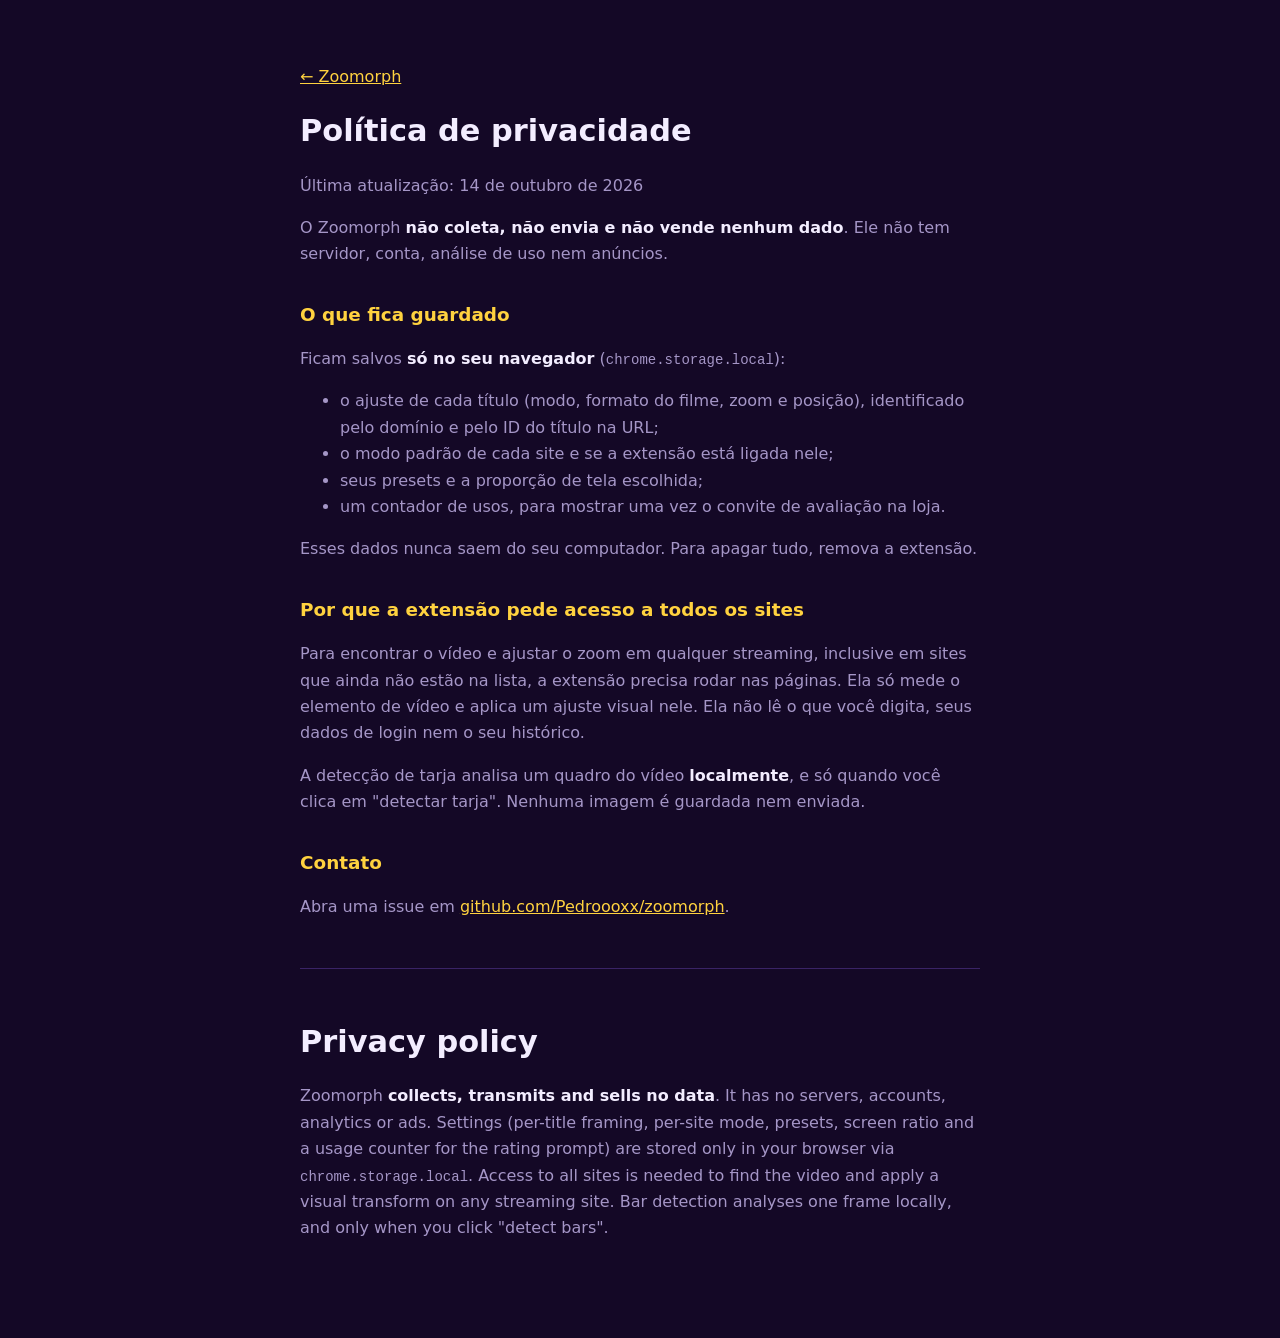
==== privacy.html @ 9e0173c5 "Zoomorph 2.2.0: primeira versão pública Extensão (Manifest V3) que ajusta o zoom de filmes em stream" ====
<!doctype html>
<html lang="pt-BR">
<head>
<meta charset="utf-8">
<meta name="viewport" content="width=device-width, initial-scale=1">
<title>Política de privacidade — Zoomorph</title>
<link rel="icon" href="icons/icon32.png">
<style>
  :root { --night: #140826; --edge: #3a2366; --text: #f3edff; --dim: #a596c7; --sun: #ffd23f; color-scheme: dark; }
  body { margin: 0; background: var(--night); color: var(--text); font: 16px/1.65 system-ui, "Segoe UI", sans-serif; }
  main { max-width: 680px; margin: 0 auto; padding: 48px 20px 80px; }
  h1 { font-size: 1.9rem; margin: 0 0 4px; }
  h2 { font-size: 1.15rem; margin-top: 32px; color: var(--sun); }
  p, li { color: var(--dim); }
  strong { color: var(--text); }
  code { font: 14px ui-monospace, Consolas, monospace; }
  hr { border: 0; border-top: 1px solid var(--edge); margin: 48px 0; }
  a { color: var(--sun); }
</style>
</head>
<body>
<main>
  <p><a href="./">← Zoomorph</a></p>
  <h1>Política de privacidade</h1>
  <p>Última atualização: 14 de outubro de 2026</p>

  <p>O Zoomorph <strong>não coleta, não envia e não vende nenhum dado</strong>. Ele não tem servidor, conta, análise de uso nem anúncios.</p>

  <h2>O que fica guardado</h2>
  <p>Ficam salvos <strong>só no seu navegador</strong> (<code>chrome.storage.local</code>):</p>
  <ul>
    <li>o ajuste de cada título (modo, formato do filme, zoom e posição), identificado pelo domínio e pelo ID do título na URL;</li>
    <li>o modo padrão de cada site e se a extensão está ligada nele;</li>
    <li>seus presets e a proporção de tela escolhida;</li>
    <li>um contador de usos, para mostrar uma vez o convite de avaliação na loja.</li>
  </ul>
  <p>Esses dados nunca saem do seu computador. Para apagar tudo, remova a extensão.</p>

  <h2>Por que a extensão pede acesso a todos os sites</h2>
  <p>Para encontrar o vídeo e ajustar o zoom em qualquer streaming, inclusive em sites que ainda não estão na lista, a extensão precisa rodar nas páginas. Ela só mede o elemento de vídeo e aplica um ajuste visual nele. Ela não lê o que você digita, seus dados de login nem o seu histórico.</p>
  <p>A detecção de tarja analisa um quadro do vídeo <strong>localmente</strong>, e só quando você clica em "detectar tarja". Nenhuma imagem é guardada nem enviada.</p>

  <h2>Contato</h2>
  <p>Abra uma issue em <a href="https://github.com/Pedroooxx/zoomorph/issues">github.com/Pedroooxx/zoomorph</a>.</p>

  <hr>

  <h1>Privacy policy</h1>
  <p>Zoomorph <strong>collects, transmits and sells no data</strong>. It has no servers, accounts, analytics or ads. Settings (per-title framing, per-site mode, presets, screen ratio and a usage counter for the rating prompt) are stored only in your browser via <code>chrome.storage.local</code>. Access to all sites is needed to find the video and apply a visual transform on any streaming site. Bar detection analyses one frame locally, and only when you click "detect bars".</p>
</main>
</body>
</html>
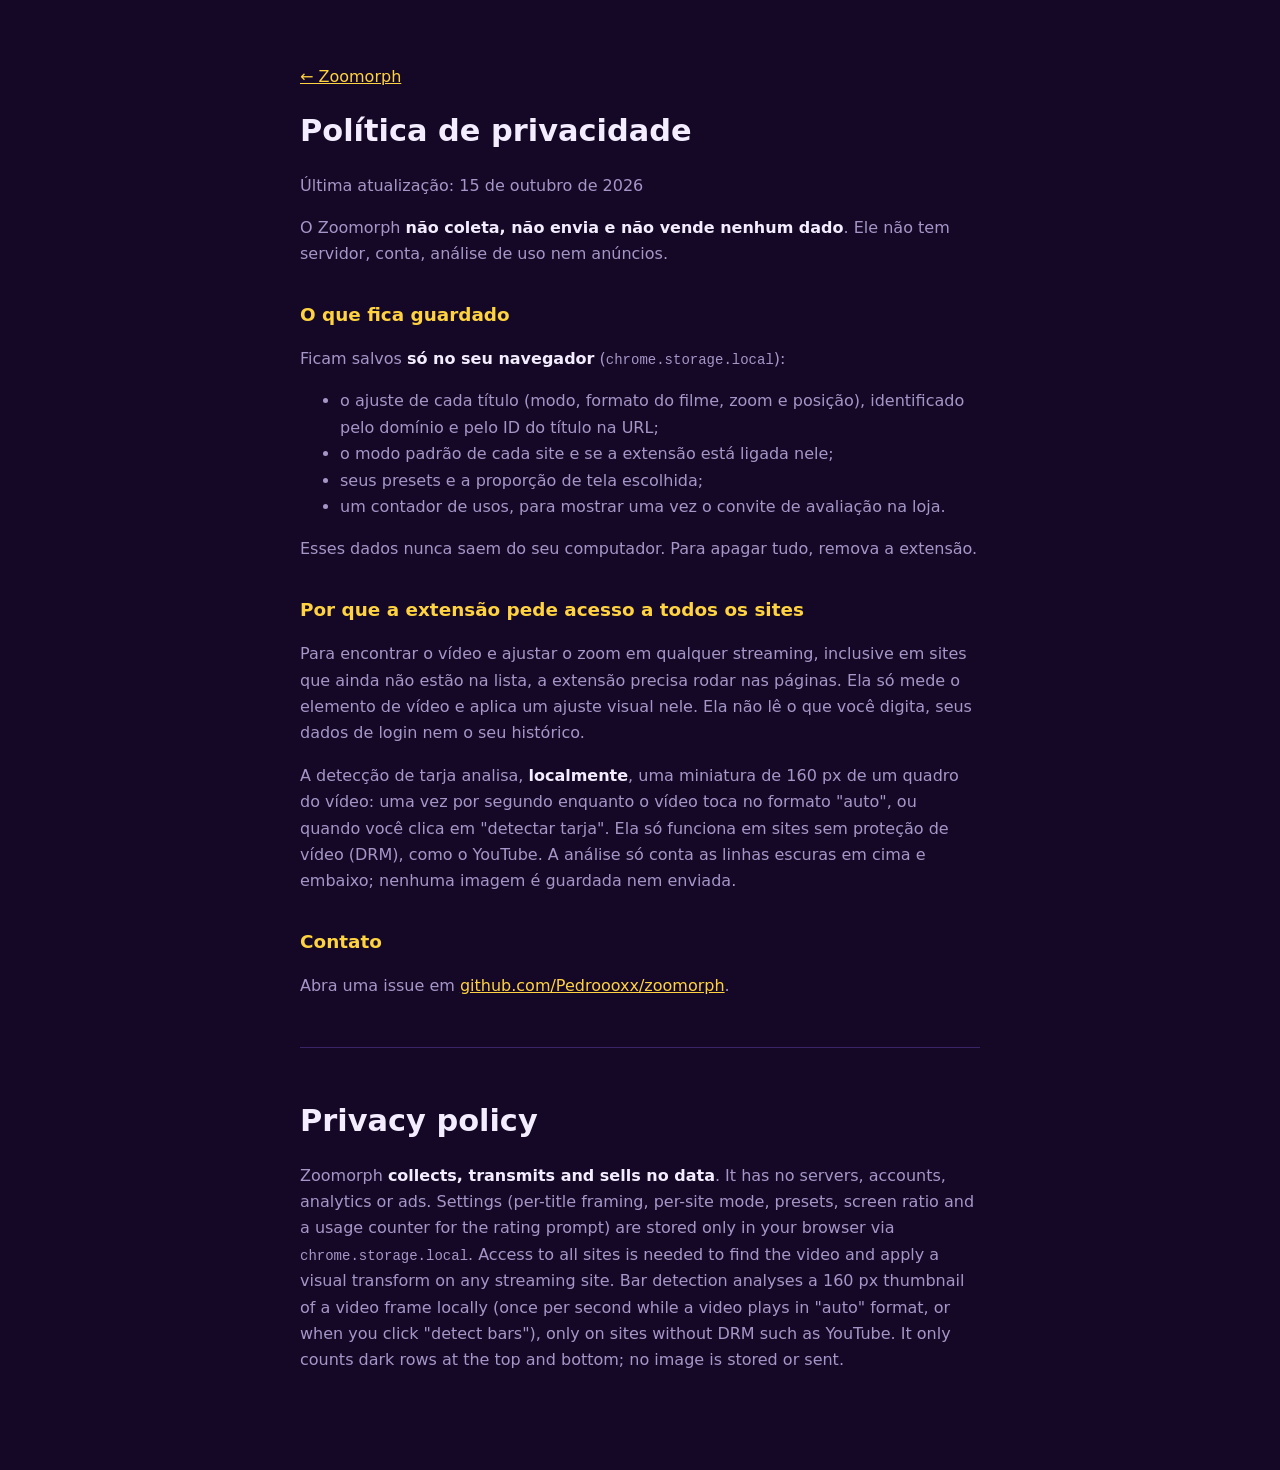
==== commit b4a80126: "2.3.2: documentação, privacidade e changelog atualizados Co-Authored-By: Claude Opus 5.5 <noreply@an" ====
--- a/privacy.html
+++ b/privacy.html
@@ -22,7 +22,7 @@
 <main>
   <p><a href="./">← Zoomorph</a></p>
   <h1>Política de privacidade</h1>
-  <p>Última atualização: 14 de outubro de 2026</p>
+  <p>Última atualização: 15 de outubro de 2026</p>
 
   <p>O Zoomorph <strong>não coleta, não envia e não vende nenhum dado</strong>. Ele não tem servidor, conta, análise de uso nem anúncios.</p>
 
@@ -38,7 +38,7 @@
 
   <h2>Por que a extensão pede acesso a todos os sites</h2>
   <p>Para encontrar o vídeo e ajustar o zoom em qualquer streaming, inclusive em sites que ainda não estão na lista, a extensão precisa rodar nas páginas. Ela só mede o elemento de vídeo e aplica um ajuste visual nele. Ela não lê o que você digita, seus dados de login nem o seu histórico.</p>
-  <p>A detecção de tarja analisa um quadro do vídeo <strong>localmente</strong>, e só quando você clica em "detectar tarja". Nenhuma imagem é guardada nem enviada.</p>
+  <p>A detecção de tarja analisa, <strong>localmente</strong>, uma miniatura de 160 px de um quadro do vídeo: uma vez por segundo enquanto o vídeo toca no formato "auto", ou quando você clica em "detectar tarja". Ela só funciona em sites sem proteção de vídeo (DRM), como o YouTube. A análise só conta as linhas escuras em cima e embaixo; nenhuma imagem é guardada nem enviada.</p>
 
   <h2>Contato</h2>
   <p>Abra uma issue em <a href="https://github.com/Pedroooxx/zoomorph/issues">github.com/Pedroooxx/zoomorph</a>.</p>
@@ -46,7 +46,7 @@
   <hr>
 
   <h1>Privacy policy</h1>
-  <p>Zoomorph <strong>collects, transmits and sells no data</strong>. It has no servers, accounts, analytics or ads. Settings (per-title framing, per-site mode, presets, screen ratio and a usage counter for the rating prompt) are stored only in your browser via <code>chrome.storage.local</code>. Access to all sites is needed to find the video and apply a visual transform on any streaming site. Bar detection analyses one frame locally, and only when you click "detect bars".</p>
+  <p>Zoomorph <strong>collects, transmits and sells no data</strong>. It has no servers, accounts, analytics or ads. Settings (per-title framing, per-site mode, presets, screen ratio and a usage counter for the rating prompt) are stored only in your browser via <code>chrome.storage.local</code>. Access to all sites is needed to find the video and apply a visual transform on any streaming site. Bar detection analyses a 160 px thumbnail of a video frame locally (once per second while a video plays in "auto" format, or when you click "detect bars"), only on sites without DRM such as YouTube. It only counts dark rows at the top and bottom; no image is stored or sent.</p>
 </main>
 </body>
 </html>
